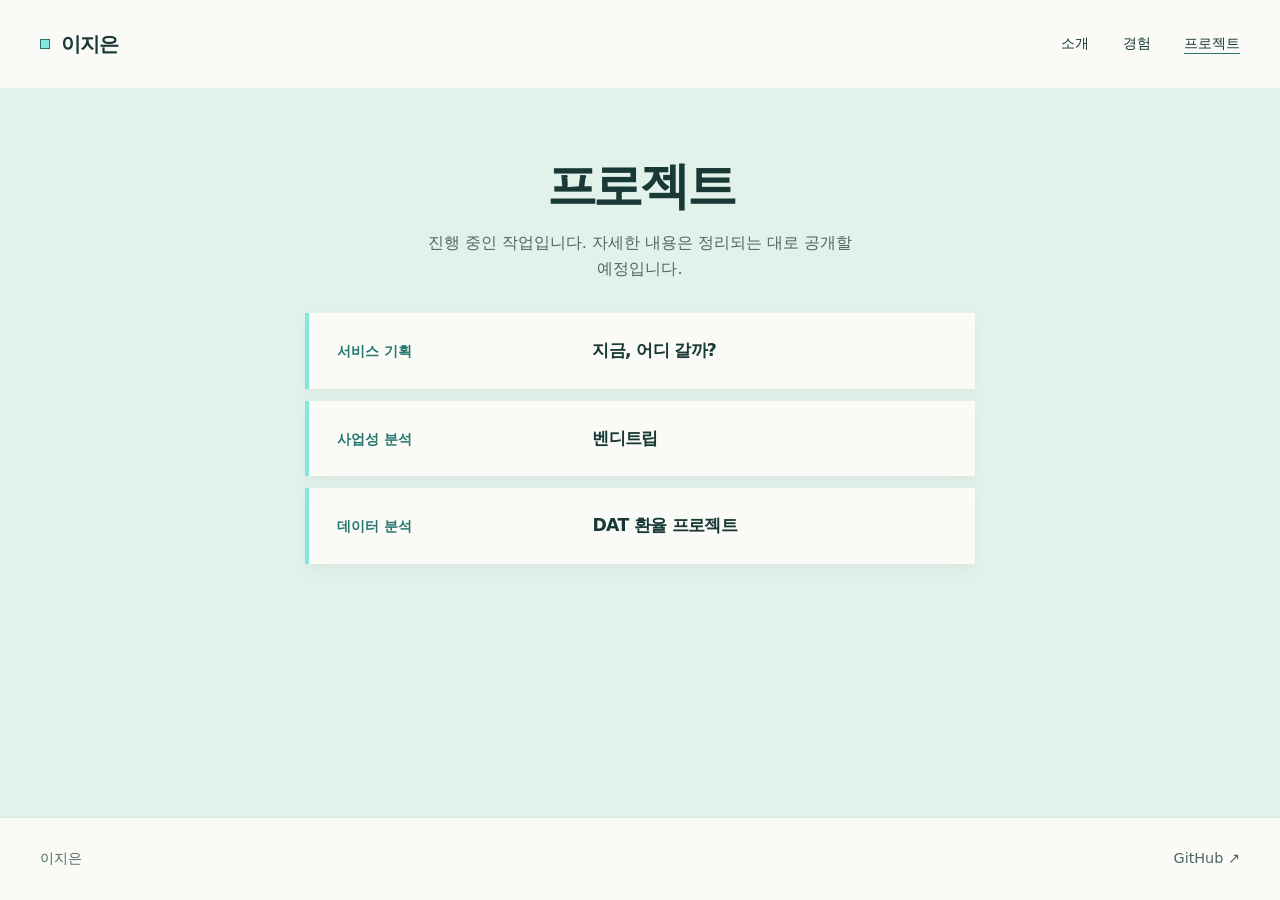
==== projects/index.html @ 2a01dc13 "Redesign portfolio around profile and project status" ====
<!doctype html>
<html lang="ko">
<head>
  <meta charset="utf-8">
  <meta name="viewport" content="width=device-width, initial-scale=1">
  <meta name="description" content="이지은이 진행 중인 서비스 기획, 사업성 분석, 데이터 분석 프로젝트">
  <meta name="theme-color" content="#FAFAF7">
  <title>프로젝트 · 이지은</title>
  <link rel="stylesheet" href="../assets/style.css">
</head>
<body id="top">
  <a class="skip-link" href="#main">본문 바로가기</a>
  <header class="site-header">
    <div class="site-frame header-inner">
      <a class="wordmark" href="../index.html" aria-label="이지은 포트폴리오 홈">이지은</a>
      <nav aria-label="주 메뉴">
        <a href="../index.html#about">소개</a>
        <a href="../experience.html">경험</a>
        <a href="index.html" aria-current="page">프로젝트</a>
      </nav>
    </div>
  </header>

  <main class="inner-page" id="main">
    <div class="page-content">
      <h1 class="page-title">프로젝트</h1>
      <p class="page-intro">진행 중인 작업입니다. 자세한 내용은 정리되는 대로 공개할 예정입니다.</p>

      <ul class="work-list">
        <li id="where-to-go">
          <p>서비스 기획</p>
          <h2>지금, 어디 갈까?</h2>
        </li>
        <li id="benditrip">
          <p>사업성 분석</p>
          <h2>벤디트립</h2>
        </li>
        <li id="dat-fx">
          <p>데이터 분석</p>
          <h2>DAT 환율 프로젝트</h2>
        </li>
      </ul>
    </div>
  </main>

  <footer class="site-footer">
    <div class="site-frame footer-inner">
      <span>이지은</span>
      <a href="https://github.com/justleej">GitHub <span aria-hidden="true">↗</span></a>
    </div>
  </footer>
</body>
</html>
---- assets/style.css ----
:root {
  color-scheme: light;
  --paper: #fafaf7;
  --ink: #193936;
  --muted: #4f6762;
  --line: #dce5e0;
  --mint: #7fe9de;
  --mint-light: #a5f1e9;
  --yellow: #fff6bf;
  --gold: #ffebad;
  --accent: #26776f;
  --wash: #e2f2eb;
  --card: #f6fbf8;
  --sans: "Apple SD Gothic Neo", "Malgun Gothic", "Noto Sans KR", system-ui, sans-serif;
}

*, *::before, *::after { box-sizing: border-box; }
body {
  min-height: 100vh;
  display: flex;
  flex-direction: column;
  margin: 0;
  color: var(--ink);
  background: var(--paper);
  font: 1rem/1.6 var(--sans);
  word-break: keep-all;
  overflow-wrap: anywhere;
}
main { flex: 1; }
h1, h2, h3, p { margin: 0; }
a { color: inherit; }
:focus-visible { outline: 2px solid var(--accent); outline-offset: 4px; }
[id] { scroll-margin-top: 16px; }
.site-frame { width: min(1360px, 100% - 80px); margin-inline: auto; }

.skip-link {
  position: fixed;
  z-index: 2;
  inset: 8px auto auto 8px;
  padding: 8px 12px;
  background: var(--mint);
  transform: translateY(-150%);
}
.skip-link:focus { transform: none; }

.header-inner, .footer-inner {
  display: flex;
  justify-content: space-between;
  align-items: center;
  gap: 12px 24px;
}
.header-inner { min-height: 88px; }
.footer-inner { min-height: 82px; }
.wordmark {
  display: inline-flex;
  align-items: center;
  gap: 11px;
  font-size: 1.27rem;
  font-weight: 800;
  letter-spacing: -.055em;
}
.wordmark::before {
  content: "";
  width: 10px;
  height: 10px;
  border: 1px solid var(--accent);
  background: var(--mint);
}
.header-inner nav { display: flex; gap: clamp(13px, 2.6vw, 38px); }
.site-header a, .site-footer a {
  padding-block: 10px;
  text-decoration: none;
}
.header-inner nav a, .site-footer { font-size: .9rem; }
.site-header a:hover, .site-header [aria-current], .site-footer a:hover {
  text-decoration: underline;
  text-underline-offset: .38em;
  text-decoration-color: var(--accent);
}
.site-footer { border-top: 1px solid var(--line); color: var(--muted); }

.home {
  display: grid;
  align-items: center;
  background: linear-gradient(90deg, var(--wash) 41%, var(--paper) 41%);
}
.hero {
  display: grid;
  grid-template-columns: minmax(0, 300px) minmax(0, 380px);
  align-items: center;
  justify-content: center;
  gap: clamp(30px, 4vw, 62px);
  width: min(810px, 100% - 80px);
  margin-inline: auto;
  padding-block: clamp(58px, 7vw, 100px);
}
.profile-card {
  display: grid;
  justify-items: center;
  padding: 32px 22px 23px;
  background: var(--card);
  border-bottom: 4px solid var(--mint);
  box-shadow: 0 12px 32px #19393616;
  text-align: center;
}
.monogram {
  display: grid;
  place-content: center;
  width: 126px;
  aspect-ratio: 1;
  margin-bottom: 17px;
  background: var(--wash);
  border: 1px solid #c2ded2;
  border-radius: 50%;
  color: var(--accent);
  font: italic 4.55rem/.9 Georgia, serif;
  letter-spacing: -.14em;
  white-space: nowrap;
}
.profile-name { font-size: 1.67rem; font-weight: 800; letter-spacing: -.05em; }
.profile-school { margin-top: 8px; font-size: .95rem; font-weight: 700; }
.profile-major { margin-top: 1px; color: var(--muted); font-size: .84rem; }
.profile-location {
  width: 100%;
  margin-top: 17px;
  padding-top: 12px;
  border-top: 1px solid var(--line);
  color: var(--muted);
  font-size: .81rem;
}

.hero h1 {
  font-size: clamp(2.9rem, 6vw, 4.6rem);
  font-weight: 800;
  letter-spacing: -.08em;
  line-height: 1.12;
  white-space: nowrap;
}
.hero-name { margin-top: 10px; font-size: 1.25rem; }
.hero-links { display: flex; flex-wrap: wrap; gap: 9px; margin-top: 22px; }
.action {
  display: inline-flex;
  align-items: center;
  justify-content: center;
  min-width: 104px;
  min-height: 44px;
  padding: 7px 17px;
  border: 1px solid var(--ink);
  border-radius: 999px;
  background: var(--yellow);
  font-size: .88rem;
  font-weight: 700;
  text-decoration: none;
}
.action:hover { background: var(--gold); }
.action-primary { background: var(--mint); }
.action-primary:hover { background: var(--mint-light); }
.intro { max-width: 24em; margin-top: 30px; color: var(--muted); font-size: 1rem; text-wrap: pretty; }

.inner-page, .work-page { background: var(--wash); }
.page-content, .work-page { width: min(670px, 100% - 80px); margin-inline: auto; }
.page-content, .work-page { padding-block: clamp(42px, 5.5vw, 75px) clamp(58px, 8vw, 100px); }
.page-title, .work-page h1 {
  text-align: center;
  font-size: clamp(2.2rem, 4vw, 3.1rem);
  line-height: 1.16;
  letter-spacing: -.07em;
}
.page-intro {
  max-width: 29em;
  margin: 14px auto 0;
  color: var(--muted);
  text-align: center;
}
.resume-section { margin-top: 34px; }
.resume-section > h2 {
  margin-bottom: 10px;
  font-size: 1.2rem;
  letter-spacing: -.04em;
}
.resume-card, .work-list li {
  display: grid;
  grid-template-columns: minmax(0, .65fr) minmax(0, 1fr);
  align-items: baseline;
  gap: 8px 25px;
  padding: 24px 28px;
  background: var(--paper);
  border-inline-start: 4px solid var(--mint);
  box-shadow: 0 5px 15px #1939360b;
}
.resume-card h3, .work-list h2 {
  font-size: 1.08rem;
  letter-spacing: -.04em;
}
.resume-meta, .work-list p { color: var(--accent); font-weight: 700; }
.resume-card div > p, .resume-card > h3 + p { color: var(--muted); font-size: .93rem; }
.work-list { display: grid; gap: 12px; margin: 32px 0 0; padding: 0; list-style: none; }
.work-list p { font-size: .86rem; }
.work-list li:target { border-color: var(--accent); }
.work-page .work-intro { margin-top: 18px; text-align: center; }
.text-link { color: var(--accent); text-underline-offset: 4px; }

@media (max-width: 700px) {
  .site-frame, .hero, .page-content, .work-page { width: calc(100% - 36px); }
  .header-inner, .footer-inner { min-height: 64px; gap: 10px 15px; }
  .wordmark { gap: 6px; font-size: 1.08rem; }
  .home { background: linear-gradient(180deg, var(--wash) 215px, var(--paper) 215px); }
  .hero {
    grid-template-columns: minmax(0, 360px);
    gap: 30px;
    padding-block: 36px 51px;
  }
  .profile-card { padding-top: 23px; }
  .monogram { width: 92px; margin-bottom: 12px; font-size: 3.6rem; }
  .hero h1 { font-size: clamp(1.68rem, 11vw, 4rem); }
  .hero-name { margin-top: 6px; }
  .hero-links { margin-top: 18px; }
  .intro { margin-top: 18px; }
  .resume-card, .work-list li { grid-template-columns: 1fr; padding: 18px 19px; }
}
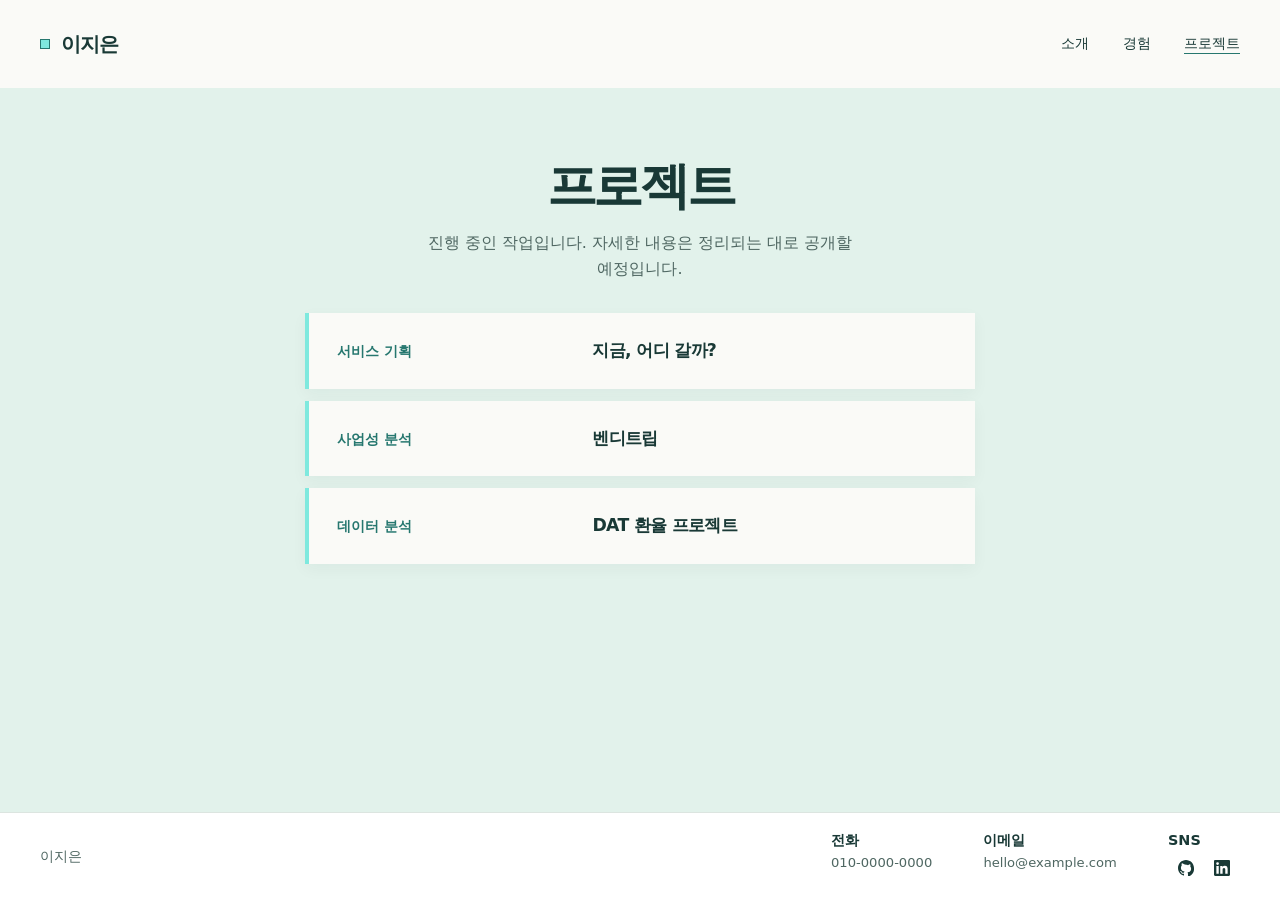
==== commit 87170301: "Refine portfolio intro and add contact links" ====
--- a/projects/index.html
+++ b/projects/index.html
@@ -46,7 +46,23 @@
   <footer class="site-footer">
     <div class="site-frame footer-inner">
       <span>이지은</span>
-      <a href="https://github.com/justleej">GitHub <span aria-hidden="true">↗</span></a>
+      <dl class="footer-contacts">
+        <div>
+          <dt>전화</dt>
+          <dd>010-0000-0000</dd>
+        </div>
+        <div>
+          <dt>이메일</dt>
+          <dd>hello@example.com</dd>
+        </div>
+        <div>
+          <dt>SNS</dt>
+          <dd class="social-links footer-socials">
+            <a class="social-link" href="https://github.com/justleej"><img src="../assets/github.svg" width="20" height="20" alt="GitHub"></a>
+            <a class="social-link" href="https://www.linkedin.com/in/%EC%A7%80%EC%9D%80-%EC%9D%B4-1973a4443"><img src="../assets/linkedin.svg" width="20" height="20" alt="LinkedIn"></a>
+          </dd>
+        </div>
+      </dl>
     </div>
   </footer>
 </body>
--- a/assets/style.css
+++ b/assets/style.css
@@ -50,7 +50,7 @@
   gap: 12px 24px;
 }
 .header-inner { min-height: 88px; }
-.footer-inner { min-height: 82px; }
+.footer-inner { min-height: 82px; padding-block: 16px; }
 .wordmark {
   display: inline-flex;
   align-items: center;
@@ -77,7 +77,21 @@
   text-underline-offset: .38em;
   text-decoration-color: var(--accent);
 }
-.site-footer { border-top: 1px solid var(--line); color: var(--muted); }
+.site-footer { border-top: 1px solid var(--line); background: #fff; color: var(--muted); }
+.footer-contacts { display: flex; align-items: start; gap: clamp(20px, 4vw, 58px); }
+.footer-contacts, .footer-contacts dd { margin: 0; }
+.footer-contacts dt { color: var(--ink); font-weight: 700; }
+.footer-contacts dd { font-size: .82rem; }
+.social-links { display: flex; align-items: center; }
+.social-link {
+  display: grid;
+  place-items: center;
+  width: 44px;
+  height: 44px;
+}
+.social-link:hover { background: var(--wash); }
+.site-footer .social-link { width: 36px; height: 32px; padding: 0; }
+.footer-socials img { width: 16px; height: 16px; }
 
 .home {
   display: grid;
@@ -95,13 +109,15 @@
   padding-block: clamp(58px, 7vw, 100px);
 }
 .profile-card {
-  display: grid;
-  justify-items: center;
-  padding: 32px 22px 23px;
   background: var(--card);
   border-bottom: 4px solid var(--mint);
   box-shadow: 0 12px 32px #19393616;
   text-align: center;
+}
+.profile-identity {
+  display: grid;
+  justify-items: center;
+  padding: 32px 22px 27px;
 }
 .monogram {
   display: grid;
@@ -117,22 +133,22 @@
   letter-spacing: -.14em;
   white-space: nowrap;
 }
-.profile-name { font-size: 1.67rem; font-weight: 800; letter-spacing: -.05em; }
-.profile-school { margin-top: 8px; font-size: .95rem; font-weight: 700; }
-.profile-major { margin-top: 1px; color: var(--muted); font-size: .84rem; }
-.profile-location {
-  width: 100%;
-  margin-top: 17px;
-  padding-top: 12px;
-  border-top: 1px solid var(--line);
-  color: var(--muted);
-  font-size: .81rem;
-}
+.profile-name { font-size: 2rem; font-weight: 800; letter-spacing: -.05em; line-height: 1.05; }
+.profile-role { font-size: .89rem; }
+.profile-role::before {
+  content: "";
+  display: block;
+  width: 36px;
+  height: 4px;
+  margin: 15px auto 12px;
+  background: var(--accent);
+}
+.profile-socials { justify-content: center; gap: 10px; padding: 2px 0; background: #fff; }
 
 .hero h1 {
   font-size: clamp(2.9rem, 6vw, 4.6rem);
   font-weight: 800;
-  letter-spacing: -.08em;
+  letter-spacing: -.06em;
   line-height: 1.12;
   white-space: nowrap;
 }
@@ -210,11 +226,13 @@
     gap: 30px;
     padding-block: 36px 51px;
   }
-  .profile-card { padding-top: 23px; }
+  .profile-identity { padding-top: 23px; }
   .monogram { width: 92px; margin-bottom: 12px; font-size: 3.6rem; }
   .hero h1 { font-size: clamp(1.68rem, 11vw, 4rem); }
   .hero-name { margin-top: 6px; }
   .hero-links { margin-top: 18px; }
   .intro { margin-top: 18px; }
   .resume-card, .work-list li { grid-template-columns: 1fr; padding: 18px 19px; }
-}
+  .footer-inner { flex-direction: column; align-items: flex-start; }
+  .footer-contacts { display: grid; grid-template-columns: repeat(2, minmax(0, 1fr)); gap: 10px 18px; }
+}
